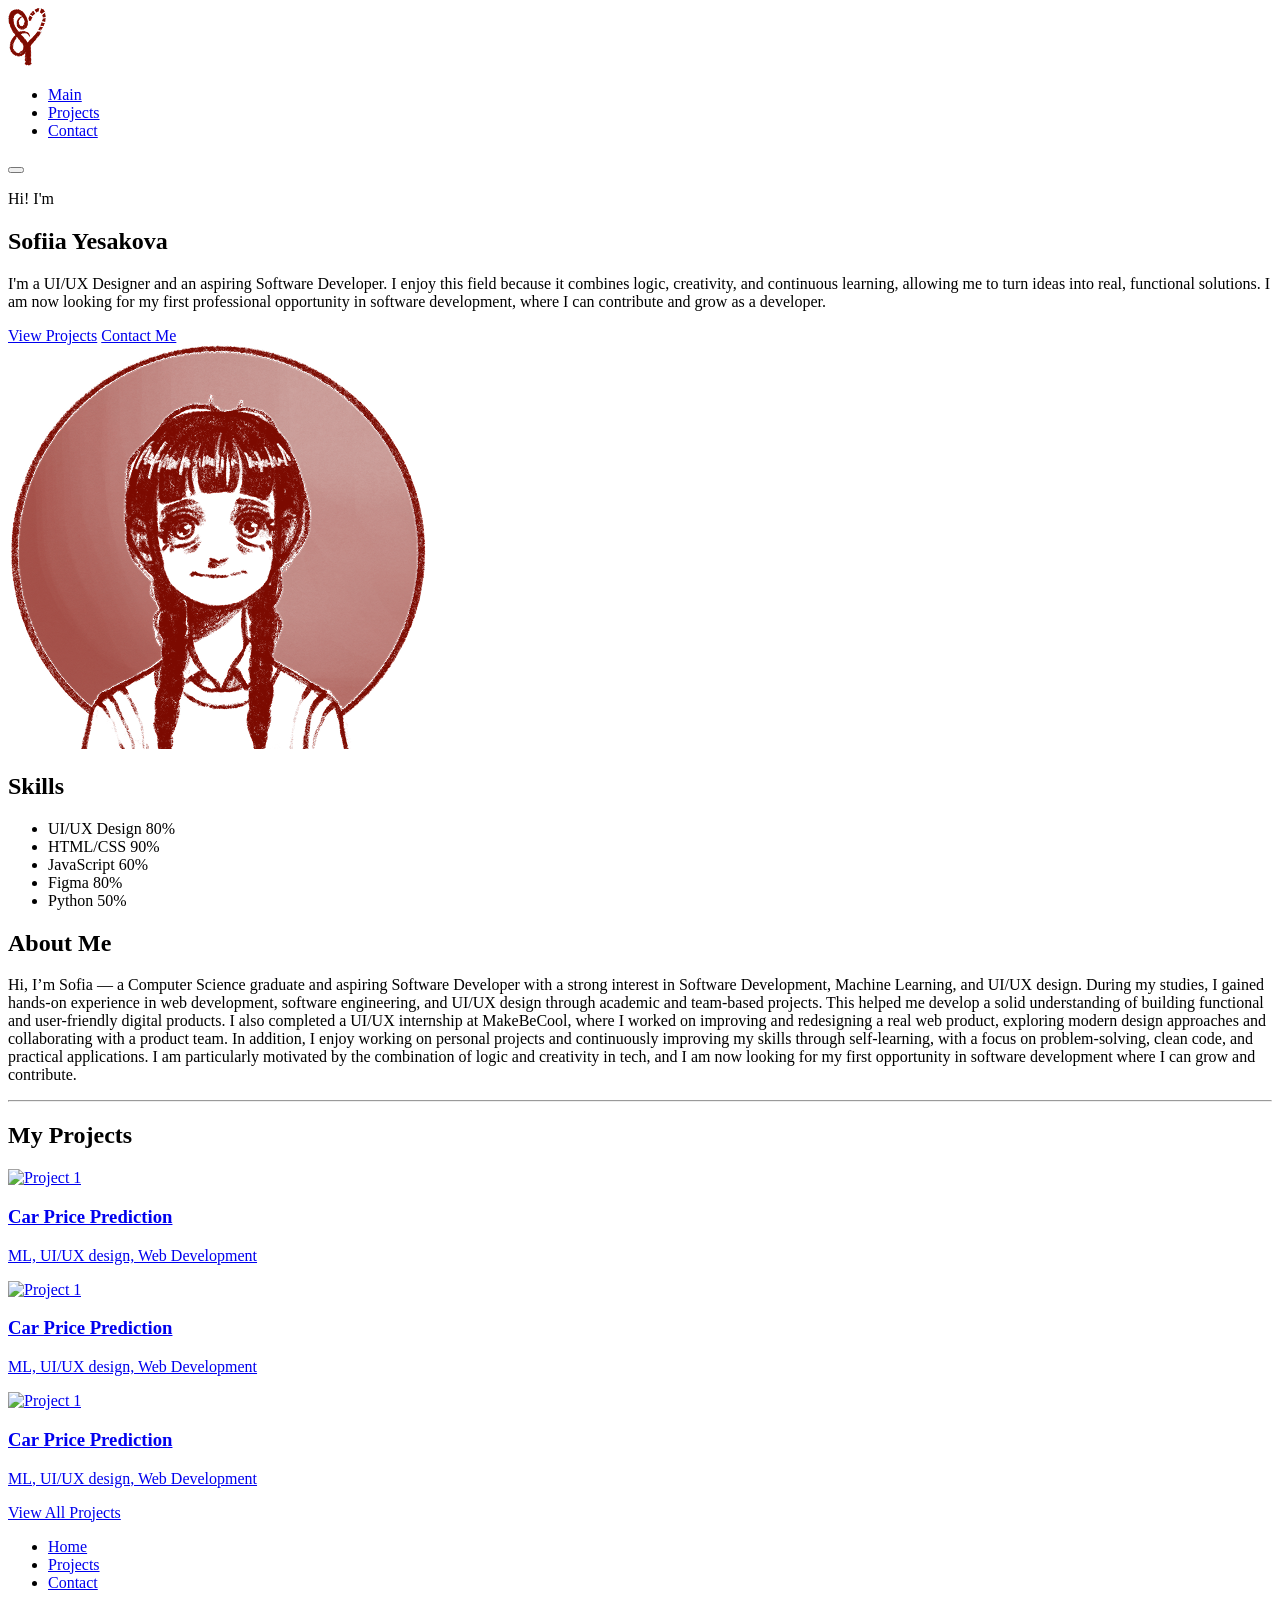
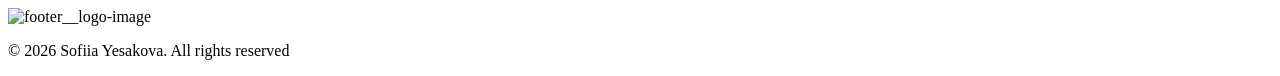
==== index.html @ 028cac23 "Build homepage HTML structure" ====
<!doctype html>
<html lang="en">
  <head>
    <meta charset="UTF-8" />
    <meta name="viewport" content="width=device-width, initial-scale=1.0" />
    <title>Sofiia Yesakova | Software Developer</title>
    <meta
      name="description"
      content="Portfolio of Sofia Yesakova, a Computer Science graduate and aspiring Software Developer."
    />
    <link rel="icon" href="assets/icons/favicon.ico" />
  </head>

  <body>
    <header class="header">
      <div class="container">
        <nav class="header__navigation" aria-label="Main navigation">
          <a href="index.html" class="header__logo">
            <img
              src="assets/images/LOGO.png"
              class="header__logo-image"
              alt="logo"
            />
          </a>

          <ul class="navigation__list">
            <li>
              <a href="index.html"> Main </a>
            </li>
            <li>
              <a href="projects.html"> Projects </a>
            </li>
            <li>
              <a href="contact.html"> Contact </a>
            </li>
          </ul>

          <button
            class="header__theme-toggle"
            aria-label="Toggle dark mode"
          ></button>
        </nav>
      </div>
    </header>

    <main class="main" id="main">
      <section class="hero">
        <div class="container">
          <div class="hero__content">
            <div class="hero__text">
              <p>Hi! I'm</p>
              <h1 class="hero__name">Sofiia Yesakova</h1>
              <p class="hero__description">
                I'm a UI/UX Designer and an aspiring Software Developer. I enjoy
                this field because it combines logic, creativity, and continuous
                learning, allowing me to turn ideas into real, functional
                solutions. I am now looking for my first professional
                opportunity in software development, where I can contribute and
                grow as a developer.
              </p>
              <div class="hero__buttons">
                <a href="projects.html" class="button hero__button"
                  >View Projects</a
                >
                <a
                  href="contact.html"
                  class="button hero__button hero__button--secondary"
                  >Contact Me</a
                >
              </div>
            </div>
            <div class="hero__image">
              <img
                src="assets/images/hero-image.png"
                alt="Portrait of Sofiia Yesakova"
              />
            </div>
          </div>
        </div>
      </section>

      <section class="about" id="about">
        <div class="container">
          <div class="about__content">
            <div class="about__skills">
              <h2 class="about__title">Skills</h2>
              <ul class="skills__list">
                <li class="skill">
                  <div class="skill__header">
                    <span class="skill__name">UI/UX Design</span>
                    <span class="skill__level">80%</span>
                  </div>
                  <div class="skill__progress"></div>
                </li>
                <li class="skill">
                  <div class="skill__header">
                    <span class="skill__name">HTML/CSS</span>
                    <span class="skill__level">90%</span>
                  </div>
                  <div class="skill__progress"></div>
                </li>
                <li class="skill">
                  <div class="skill__header">
                    <span class="skill__name">JavaScript</span>
                    <span class="skill__level">60%</span>
                  </div>
                  <div class="skill__progress"></div>
                </li>
                <li class="skill">
                  <div class="skill__header">
                    <span class="skill__name">Figma</span>
                    <span class="skill__level">80%</span>
                  </div>
                  <div class="skill__progress"></div>
                </li>
                <li class="skill">
                  <div class="skill__header">
                    <span class="skill__name">Python</span>
                    <span class="skill__level">50%</span>
                  </div>
                  <div class="skill__progress"></div>
                </li>
              </ul>
            </div>
            <div class="about__text">
              <h2 class="about__title">About Me</h2>
              <p class="about__description">
                Hi, I’m Sofia — a Computer Science graduate and aspiring
                Software Developer with a strong interest in Software
                Development, Machine Learning, and UI/UX design. During my
                studies, I gained hands-on experience in web development,
                software engineering, and UI/UX design through academic and
                team-based projects. This helped me develop a solid
                understanding of building functional and user-friendly digital
                products. I also completed a UI/UX internship at MakeBeCool,
                where I worked on improving and redesigning a real web product,
                exploring modern design approaches and collaborating with a
                product team. In addition, I enjoy working on personal projects
                and continuously improving my skills through self-learning, with
                a focus on problem-solving, clean code, and practical
                applications. I am particularly motivated by the combination of
                logic and creativity in tech, and I am now looking for my first
                opportunity in software development where I can grow and
                contribute.
              </p>
            </div>
          </div>
        </div>
      </section>

      <hr class="section-divider" />
      <section class="projects" id="projects">
        <div class="container">
          <div class="projects__content">
            <h2 class="projects__title">My Projects</h2>
            <div class="projects__grid">
              <article class="project-card">
                <a class="project-card__link" href="#">
                  <img
                    class="project-card__image"
                    src="#project1"
                    alt="Project 1"
                  />
                  <h3 class="project-card__title">Car Price Prediction</h3>
                  <p class="project-card__description">
                    ML, UI/UX design, Web Development
                  </p>
                </a>
              </article>

              <article class="project-card">
                <a class="project-card__link" href="#"><img
                  class="project-card__image"
                  src="#project1"
                  alt="Project 1"
                />
                <h3 class="project-card__title">Car Price Prediction</h3>
                <p class="project-card__description">
                  ML, UI/UX design, Web Development
                </p></a>
                
              </article>
              <article class="project-card">
                <a class="project-card__link" href="#"><img
                  class="project-card__image"
                  src="#project1"
                  alt="Project 1"
                />
                <h3 class="project-card__title">Car Price Prediction</h3>
                <p class="project-card__description">
                  ML, UI/UX design, Web Development
                </p></a>
                
              </article>
            </div>

            <a href="#projects" class="button projects__button"
              >View All Projects</a
            >
          </div>
        </div>
      </section>
    </main>
    <footer class="footer" id="footer">
      <div class="container">
        <div class="footer__content">
          <ul class="footer__list">
            <li><a href="index.html">Home</a></li>
            <li><a href="projects.html">Projects</a></li>
            <li><a href="contact.html">Contact</a></li>
          </ul>
          <div class="footer__logo">
            <img src="assets/icons/logo.svg" alt="footer__logo-image" />
          </div>
          <p class="footer__copyright">
            © 2026 Sofiia Yesakova. All rights reserved
          </p>
        </div>
      </div>
    </footer>
  </body>
</html>
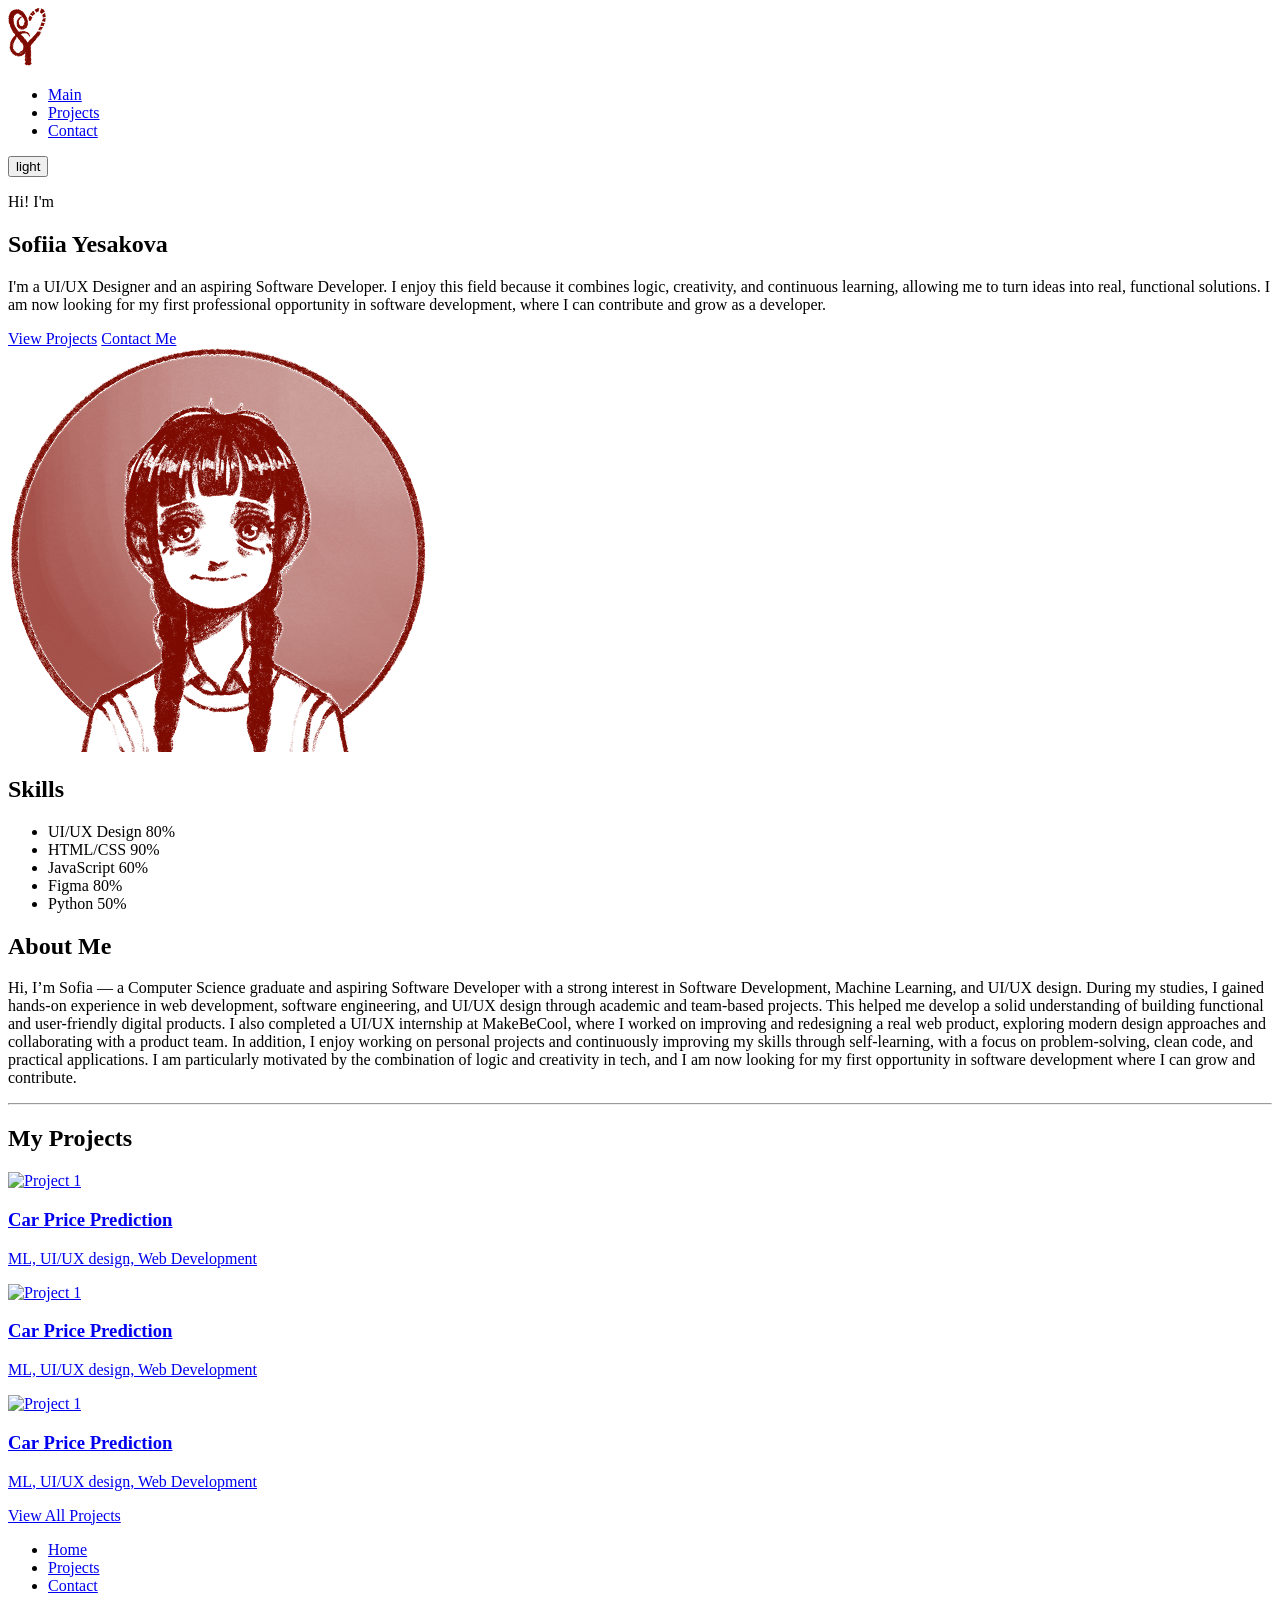
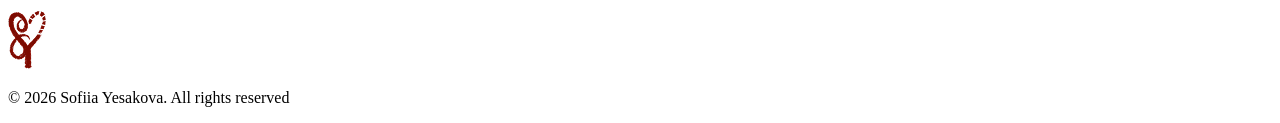
==== commit 35621ec2: "Implement website header" ====
--- a/index.html
+++ b/index.html
@@ -9,6 +9,7 @@
       content="Portfolio of Sofia Yesakova, a Computer Science graduate and aspiring Software Developer."
     />
     <link rel="icon" href="assets/icons/favicon.ico" />
+    <link rel="stylesheet" href="css/style.css" />
   </head>
 
   <body>
@@ -19,26 +20,26 @@
             <img
               src="assets/images/LOGO.png"
               class="header__logo-image"
-              alt="logo"
+              alt="Sofiia Yesakova logo"
             />
           </a>
 
           <ul class="navigation__list">
             <li>
-              <a href="index.html"> Main </a>
+              <a href="index.html" class="navigation__link active"> Main </a>
             </li>
             <li>
-              <a href="projects.html"> Projects </a>
+              <a href="projects.html" class="navigation__link"> Projects </a>
             </li>
             <li>
-              <a href="contact.html"> Contact </a>
+              <a href="contact.html" class="navigation__link"> Contact </a>
             </li>
           </ul>
 
-          <button
-            class="header__theme-toggle"
-            aria-label="Toggle dark mode"
-          ></button>
+          <button class="theme-toggle" aria-label="Toggle dark mode">
+            <span class="theme-toggle__circle"></span>
+            <span class="theme-toggle__text">light</span>
+          </button>
         </nav>
       </div>
     </header>
@@ -90,35 +91,47 @@
                     <span class="skill__name">UI/UX Design</span>
                     <span class="skill__level">80%</span>
                   </div>
-                  <div class="skill__progress"></div>
+                  <div class="skill__bar">
+                    <div class="skill__progress skill__progress--html"></div>
+                  </div>
                 </li>
                 <li class="skill">
                   <div class="skill__header">
                     <span class="skill__name">HTML/CSS</span>
                     <span class="skill__level">90%</span>
                   </div>
-                  <div class="skill__progress"></div>
+                  <div class="skill__bar">
+                    <div class="skill__progress skill__progress--css"></div>
+                  </div>
                 </li>
                 <li class="skill">
                   <div class="skill__header">
                     <span class="skill__name">JavaScript</span>
                     <span class="skill__level">60%</span>
                   </div>
-                  <div class="skill__progress"></div>
+                  <div class="skill__bar">
+                    <div
+                      class="skill__progress skill__progress--javascript"
+                    ></div>
+                  </div>
                 </li>
                 <li class="skill">
                   <div class="skill__header">
                     <span class="skill__name">Figma</span>
                     <span class="skill__level">80%</span>
                   </div>
-                  <div class="skill__progress"></div>
+                  <div class="skill__bar">
+                    <div class="skill__progress skill__progress--figma"></div>
+                  </div>
                 </li>
                 <li class="skill">
                   <div class="skill__header">
                     <span class="skill__name">Python</span>
                     <span class="skill__level">50%</span>
                   </div>
-                  <div class="skill__progress"></div>
+                  <div class="skill__bar">
+                    <div class="skill__progress skill__progress--python"></div>
+                  </div>
                 </li>
               </ul>
             </div>
@@ -169,32 +182,34 @@
               </article>
 
               <article class="project-card">
-                <a class="project-card__link" href="#"><img
-                  class="project-card__image"
-                  src="#project1"
-                  alt="Project 1"
-                />
-                <h3 class="project-card__title">Car Price Prediction</h3>
-                <p class="project-card__description">
-                  ML, UI/UX design, Web Development
-                </p></a>
-                
+                <a class="project-card__link" href="#"
+                  ><img
+                    class="project-card__image"
+                    src="#project1"
+                    alt="Project 1"
+                  />
+                  <h3 class="project-card__title">Car Price Prediction</h3>
+                  <p class="project-card__description">
+                    ML, UI/UX design, Web Development
+                  </p></a
+                >
               </article>
               <article class="project-card">
-                <a class="project-card__link" href="#"><img
-                  class="project-card__image"
-                  src="#project1"
-                  alt="Project 1"
-                />
-                <h3 class="project-card__title">Car Price Prediction</h3>
-                <p class="project-card__description">
-                  ML, UI/UX design, Web Development
-                </p></a>
-                
+                <a class="project-card__link" href="#"
+                  ><img
+                    class="project-card__image"
+                    src="#project1"
+                    alt="Project 1"
+                  />
+                  <h3 class="project-card__title">Car Price Prediction</h3>
+                  <p class="project-card__description">
+                    ML, UI/UX design, Web Development
+                  </p></a
+                >
               </article>
             </div>
 
-            <a href="#projects" class="button projects__button"
+            <a href="projects.html" class="button projects__button"
               >View All Projects</a
             >
           </div>
@@ -210,7 +225,7 @@
             <li><a href="contact.html">Contact</a></li>
           </ul>
           <div class="footer__logo">
-            <img src="assets/icons/logo.svg" alt="footer__logo-image" />
+            <img src="assets/images/LOGO.png" alt="footer__logo-image" />
           </div>
           <p class="footer__copyright">
             © 2026 Sofiia Yesakova. All rights reserved
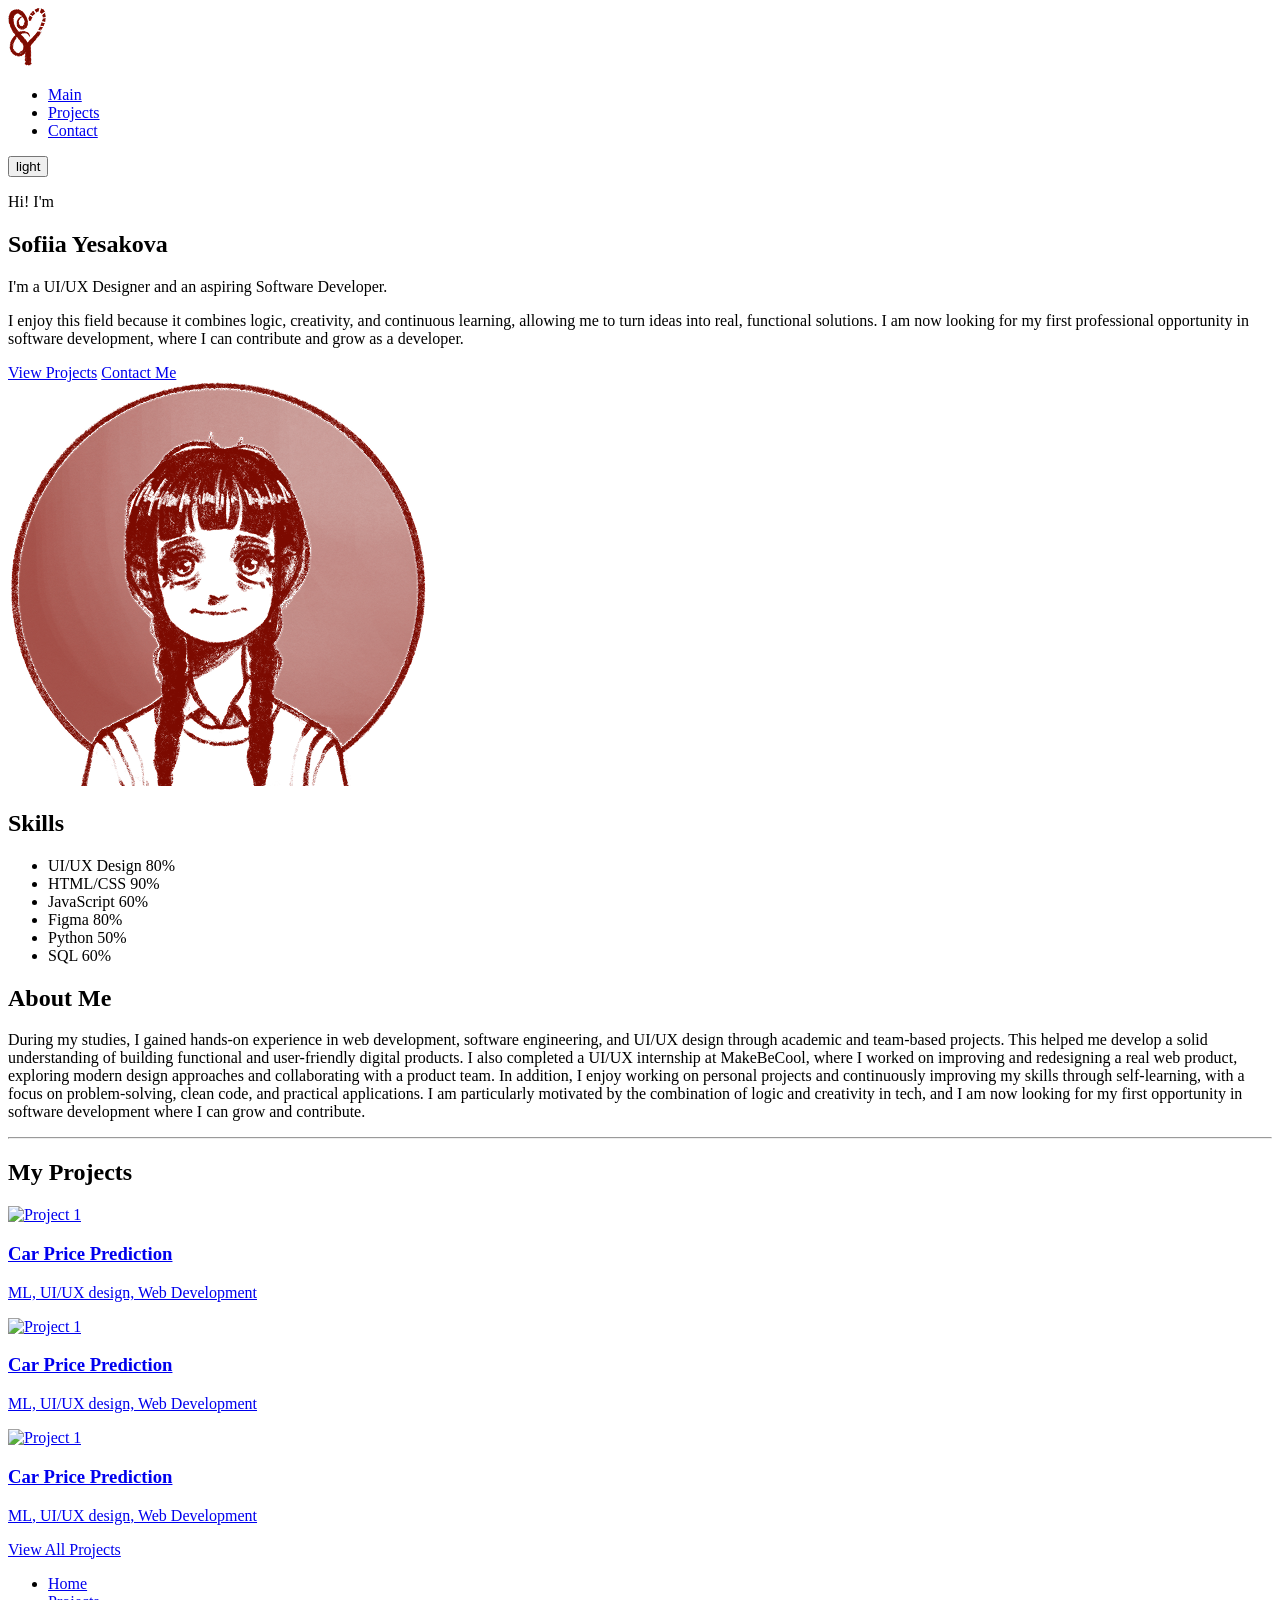
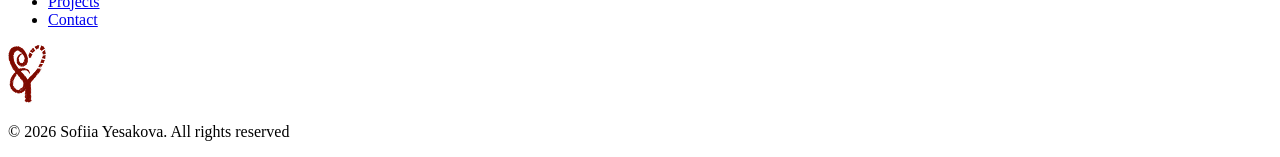
==== commit 41ecaf83: "Implement about section" ====
--- a/index.html
+++ b/index.html
@@ -52,22 +52,18 @@
               <p>Hi! I'm</p>
               <h1 class="hero__name">Sofiia Yesakova</h1>
               <p class="hero__description">
-                I'm a UI/UX Designer and an aspiring Software Developer. I enjoy
-                this field because it combines logic, creativity, and continuous
-                learning, allowing me to turn ideas into real, functional
-                solutions. I am now looking for my first professional
+                I'm a UI/UX Designer and an aspiring Software Developer.
+              </p>
+              <p class="hero__description">
+                I enjoy this field because it combines logic, creativity, and
+                continuous learning, allowing me to turn ideas into real,
+                functional solutions. I am now looking for my first professional
                 opportunity in software development, where I can contribute and
                 grow as a developer.
               </p>
               <div class="hero__buttons">
-                <a href="projects.html" class="button hero__button"
-                  >View Projects</a
-                >
-                <a
-                  href="contact.html"
-                  class="button hero__button hero__button--secondary"
-                  >Contact Me</a
-                >
+                <a href="projects.html" class="button">View Projects</a>
+                <a href="contact.html" class="button--secondary">Contact Me</a>
               </div>
             </div>
             <div class="hero__image">
@@ -84,7 +80,7 @@
         <div class="container">
           <div class="about__content">
             <div class="about__skills">
-              <h2 class="about__title">Skills</h2>
+              <h2 class="skills__title">Skills</h2>
               <ul class="skills__list">
                 <li class="skill">
                   <div class="skill__header">
@@ -92,7 +88,7 @@
                     <span class="skill__level">80%</span>
                   </div>
                   <div class="skill__bar">
-                    <div class="skill__progress skill__progress--html"></div>
+                    <div class="skill__progress skill__progress--ui-ux"></div>
                   </div>
                 </li>
                 <li class="skill">
@@ -133,17 +129,26 @@
                     <div class="skill__progress skill__progress--python"></div>
                   </div>
                 </li>
+                <li class="skill">
+                  <div class="skill__header">
+                    <span class="skill__name">SQL</span>
+                    <span class="skill__level">60%</span>
+                  </div>
+                  <div class="skill__bar">
+                    <div class="skill__progress skill__progress--sql"></div>
+                  </div>
+                </li>
               </ul>
             </div>
             <div class="about__text">
               <h2 class="about__title">About Me</h2>
               <p class="about__description">
-                Hi, I’m Sofia — a Computer Science graduate and aspiring
+                <!-- Hi, I’m Sofia — a Computer Science graduate and aspiring
                 Software Developer with a strong interest in Software
-                Development, Machine Learning, and UI/UX design. During my
-                studies, I gained hands-on experience in web development,
-                software engineering, and UI/UX design through academic and
-                team-based projects. This helped me develop a solid
+                Development, Machine Learning, and UI/UX design.  -->
+                During my studies, I gained hands-on experience in web
+                development, software engineering, and UI/UX design through
+                academic and team-based projects. This helped me develop a solid
                 understanding of building functional and user-friendly digital
                 products. I also completed a UI/UX internship at MakeBeCool,
                 where I worked on improving and redesigning a real web product,
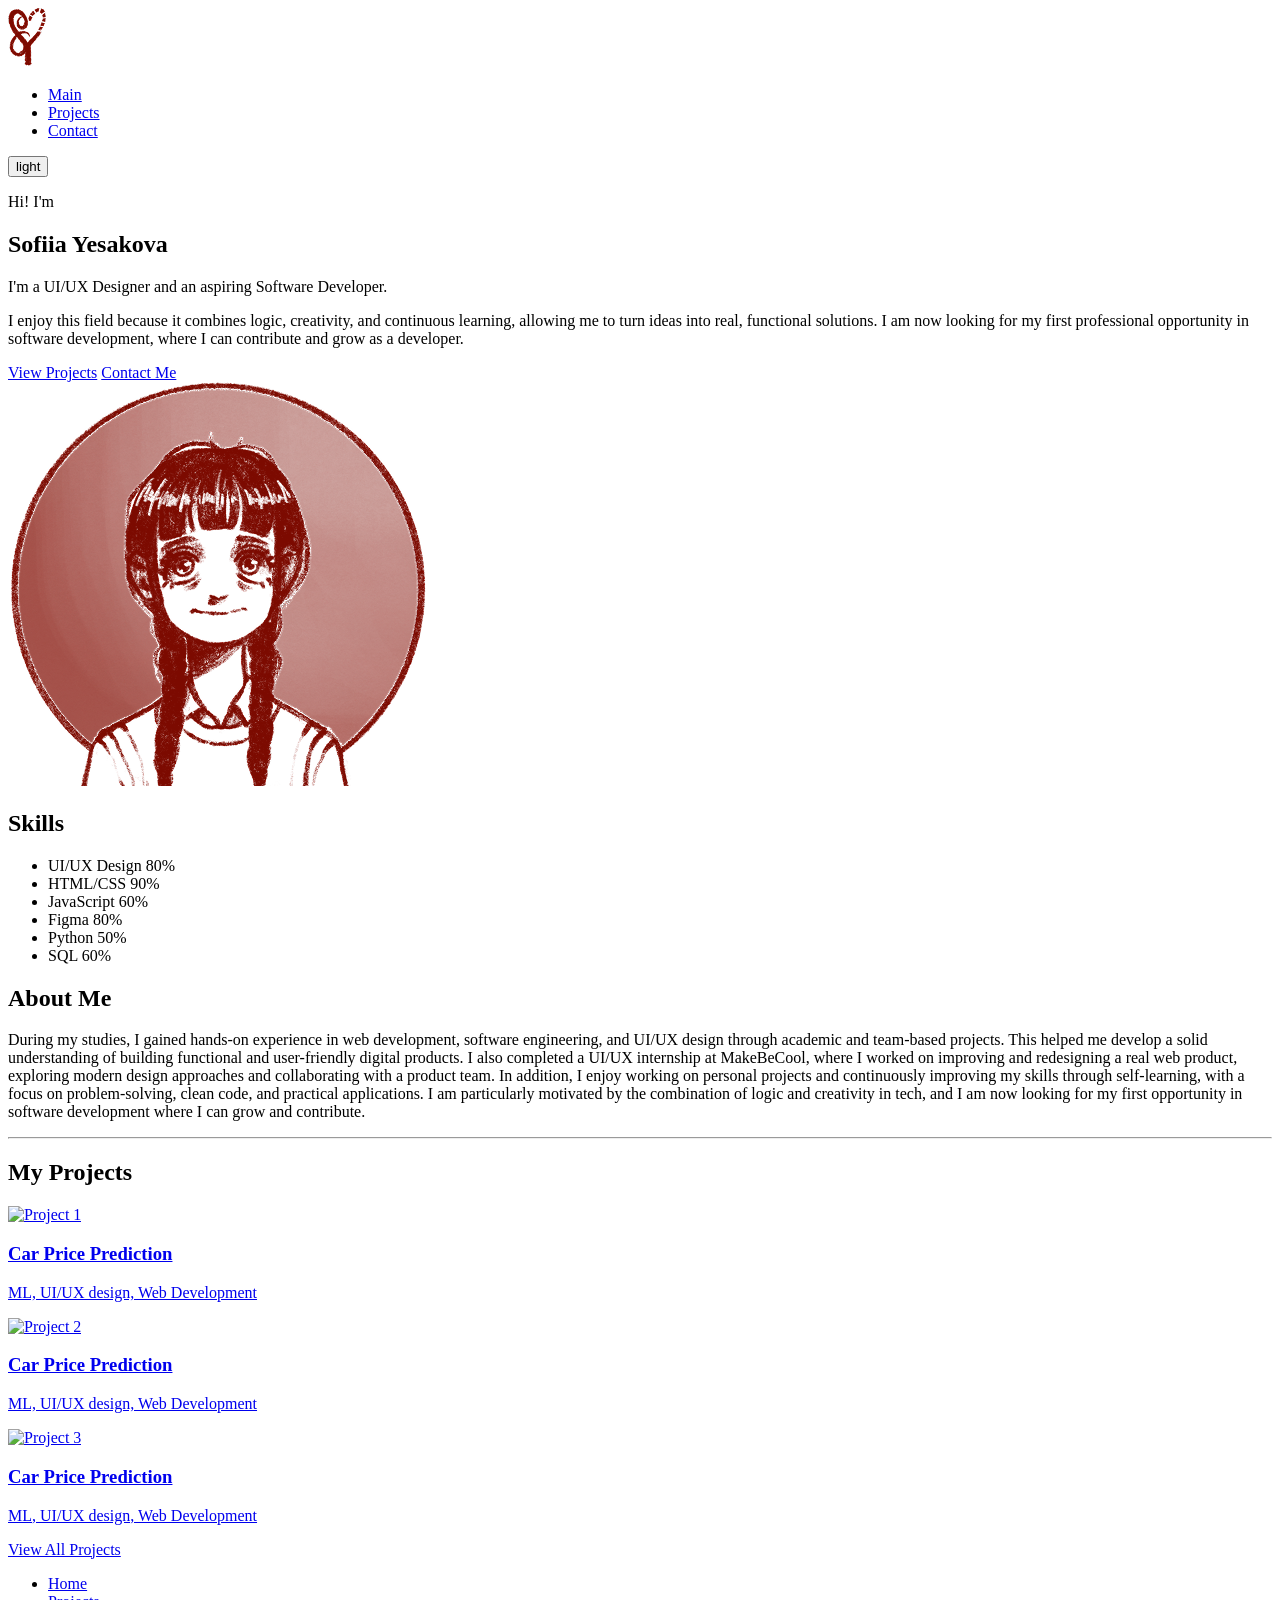
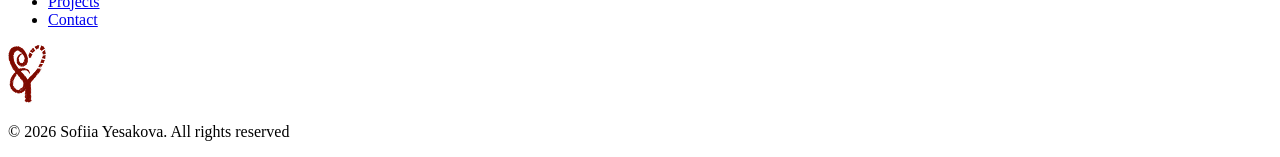
==== commit 145dd549: "Implement projects section" ====
--- a/index.html
+++ b/index.html
@@ -167,6 +167,7 @@
       </section>
 
       <hr class="section-divider" />
+
       <section class="projects" id="projects">
         <div class="container">
           <div class="projects__content">
@@ -176,13 +177,15 @@
                 <a class="project-card__link" href="#">
                   <img
                     class="project-card__image"
-                    src="#project1"
+                    src="assets/images/project1.png"
                     alt="Project 1"
                   />
-                  <h3 class="project-card__title">Car Price Prediction</h3>
-                  <p class="project-card__description">
-                    ML, UI/UX design, Web Development
-                  </p>
+                  <div class="project-card__text">
+                    <h3 class="project-card__title">Car Price Prediction</h3>
+                    <p class="project-card__description">
+                      ML, UI/UX design, Web Development
+                    </p>
+                  </div>
                 </a>
               </article>
 
@@ -190,33 +193,39 @@
                 <a class="project-card__link" href="#"
                   ><img
                     class="project-card__image"
-                    src="#project1"
-                    alt="Project 1"
+                    src="assets/images/project1.png"
+                    alt="Project 2"
                   />
-                  <h3 class="project-card__title">Car Price Prediction</h3>
-                  <p class="project-card__description">
-                    ML, UI/UX design, Web Development
-                  </p></a
-                >
+                  <div class="project-card__text">
+                    <h3 class="project-card__title">Car Price Prediction</h3>
+                    <p class="project-card__description">
+                      ML, UI/UX design, Web Development
+                    </p>
+                  </div>
+                </a>
               </article>
               <article class="project-card">
                 <a class="project-card__link" href="#"
                   ><img
                     class="project-card__image"
-                    src="#project1"
-                    alt="Project 1"
+                    src="assets/images/project1.png"
+                    alt="Project 3"
                   />
-                  <h3 class="project-card__title">Car Price Prediction</h3>
-                  <p class="project-card__description">
-                    ML, UI/UX design, Web Development
-                  </p></a
+                  <div class="project-card__text">
+                    <h3 class="project-card__title">Car Price Prediction</h3>
+                    <p class="project-card__description">
+                      ML, UI/UX design, Web Development
+                    </p>
+                  </div></a
                 >
               </article>
             </div>
 
-            <a href="projects.html" class="button projects__button"
-              >View All Projects</a
-            >
+            <div class="project__button-container">
+              <a href="projects.html" class="button projects__button"
+                >View All Projects</a
+              >
+            </div>
           </div>
         </div>
       </section>
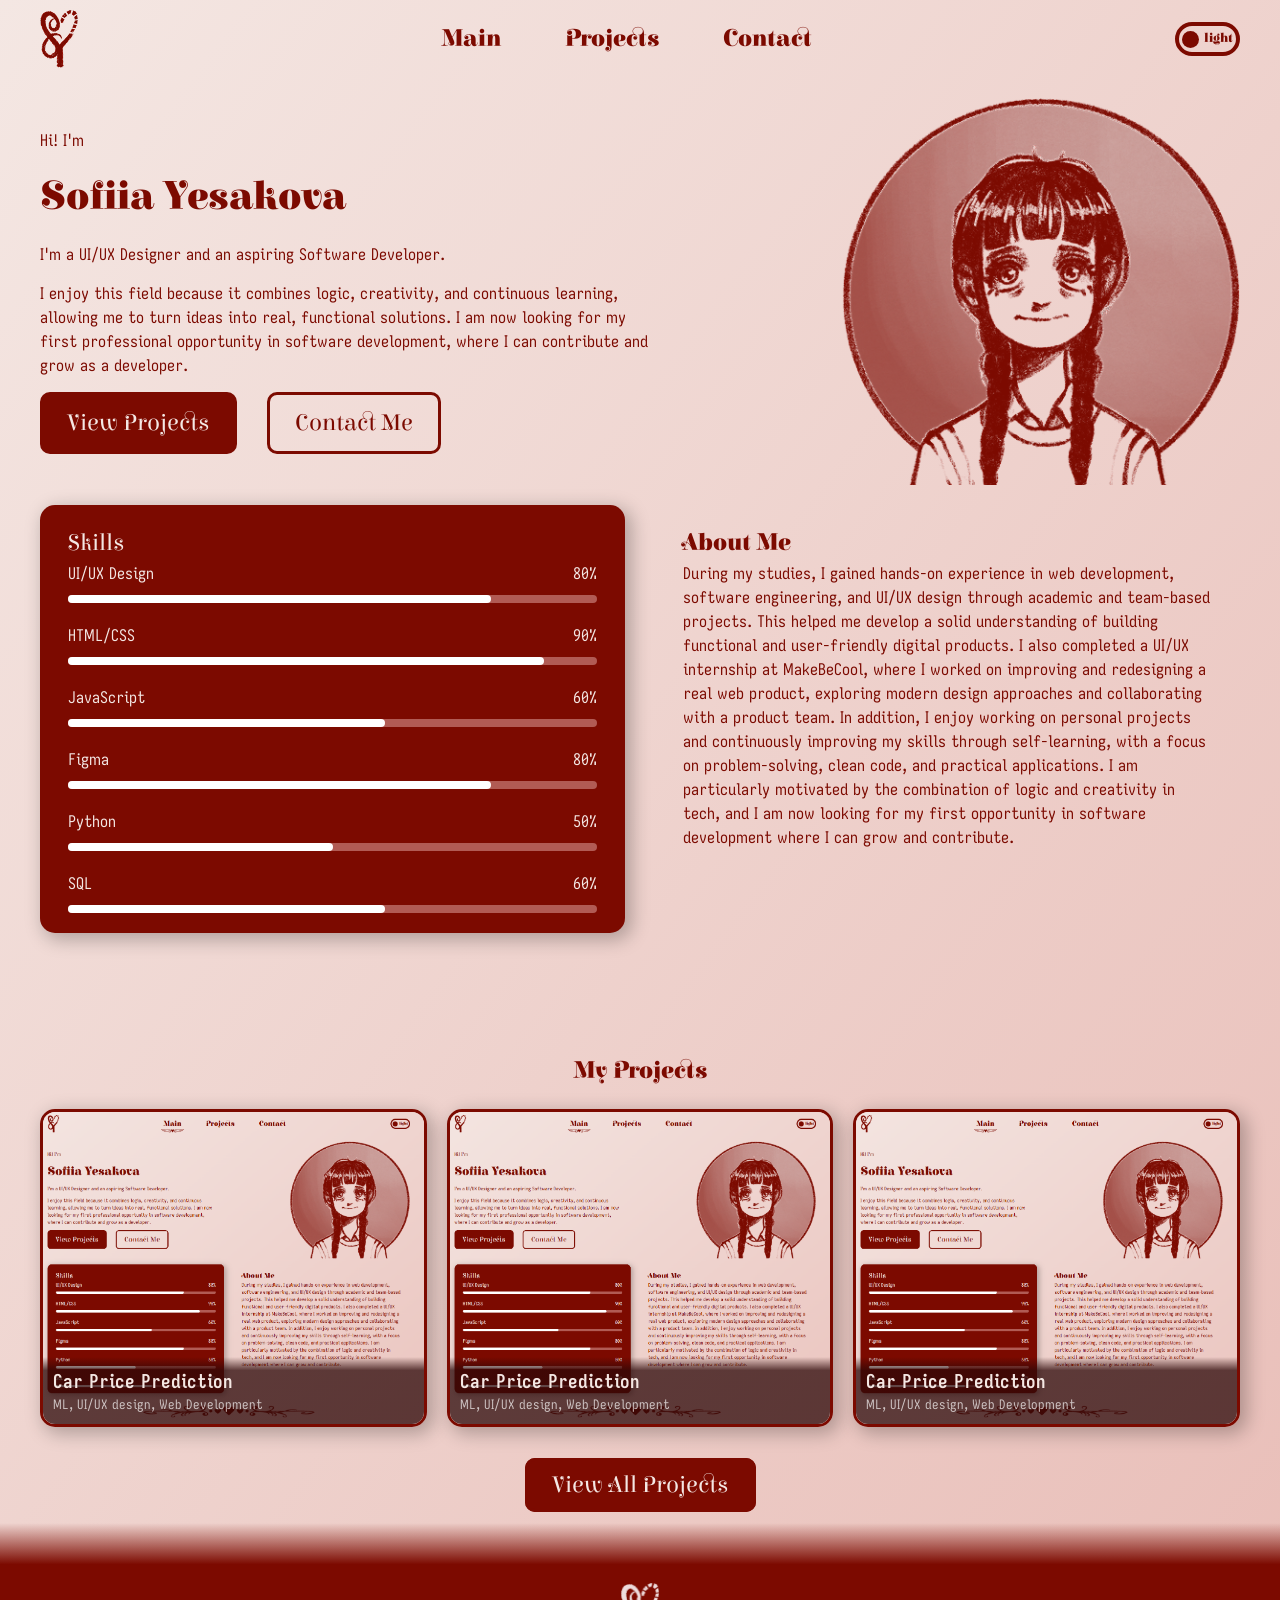
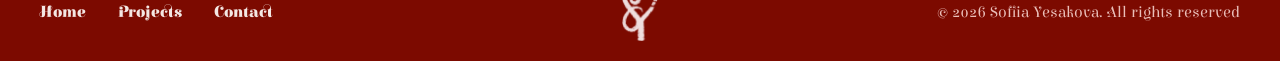
==== commit f93cefdb: "Implement footer" ====
--- a/index.html
+++ b/index.html
@@ -230,6 +230,7 @@
         </div>
       </section>
     </main>
+
     <footer class="footer" id="footer">
       <div class="container">
         <div class="footer__content">
@@ -239,7 +240,10 @@
             <li><a href="contact.html">Contact</a></li>
           </ul>
           <div class="footer__logo">
-            <img src="assets/images/LOGO.png" alt="footer__logo-image" />
+            <img
+              src="assets/images/LOGO--white.PNG"
+              alt="Sofiia Yesakova logo"
+            />
           </div>
           <p class="footer__copyright">
             © 2026 Sofiia Yesakova. All rights reserved
--- a/css/style.css
+++ b/css/style.css
@@ -0,0 +1,6 @@
+@import "reset.css";
+@import "variables.css";
+@import "typography.css";
+@import "components.css";
+@import "responsive.css";
+@import "sections.css";
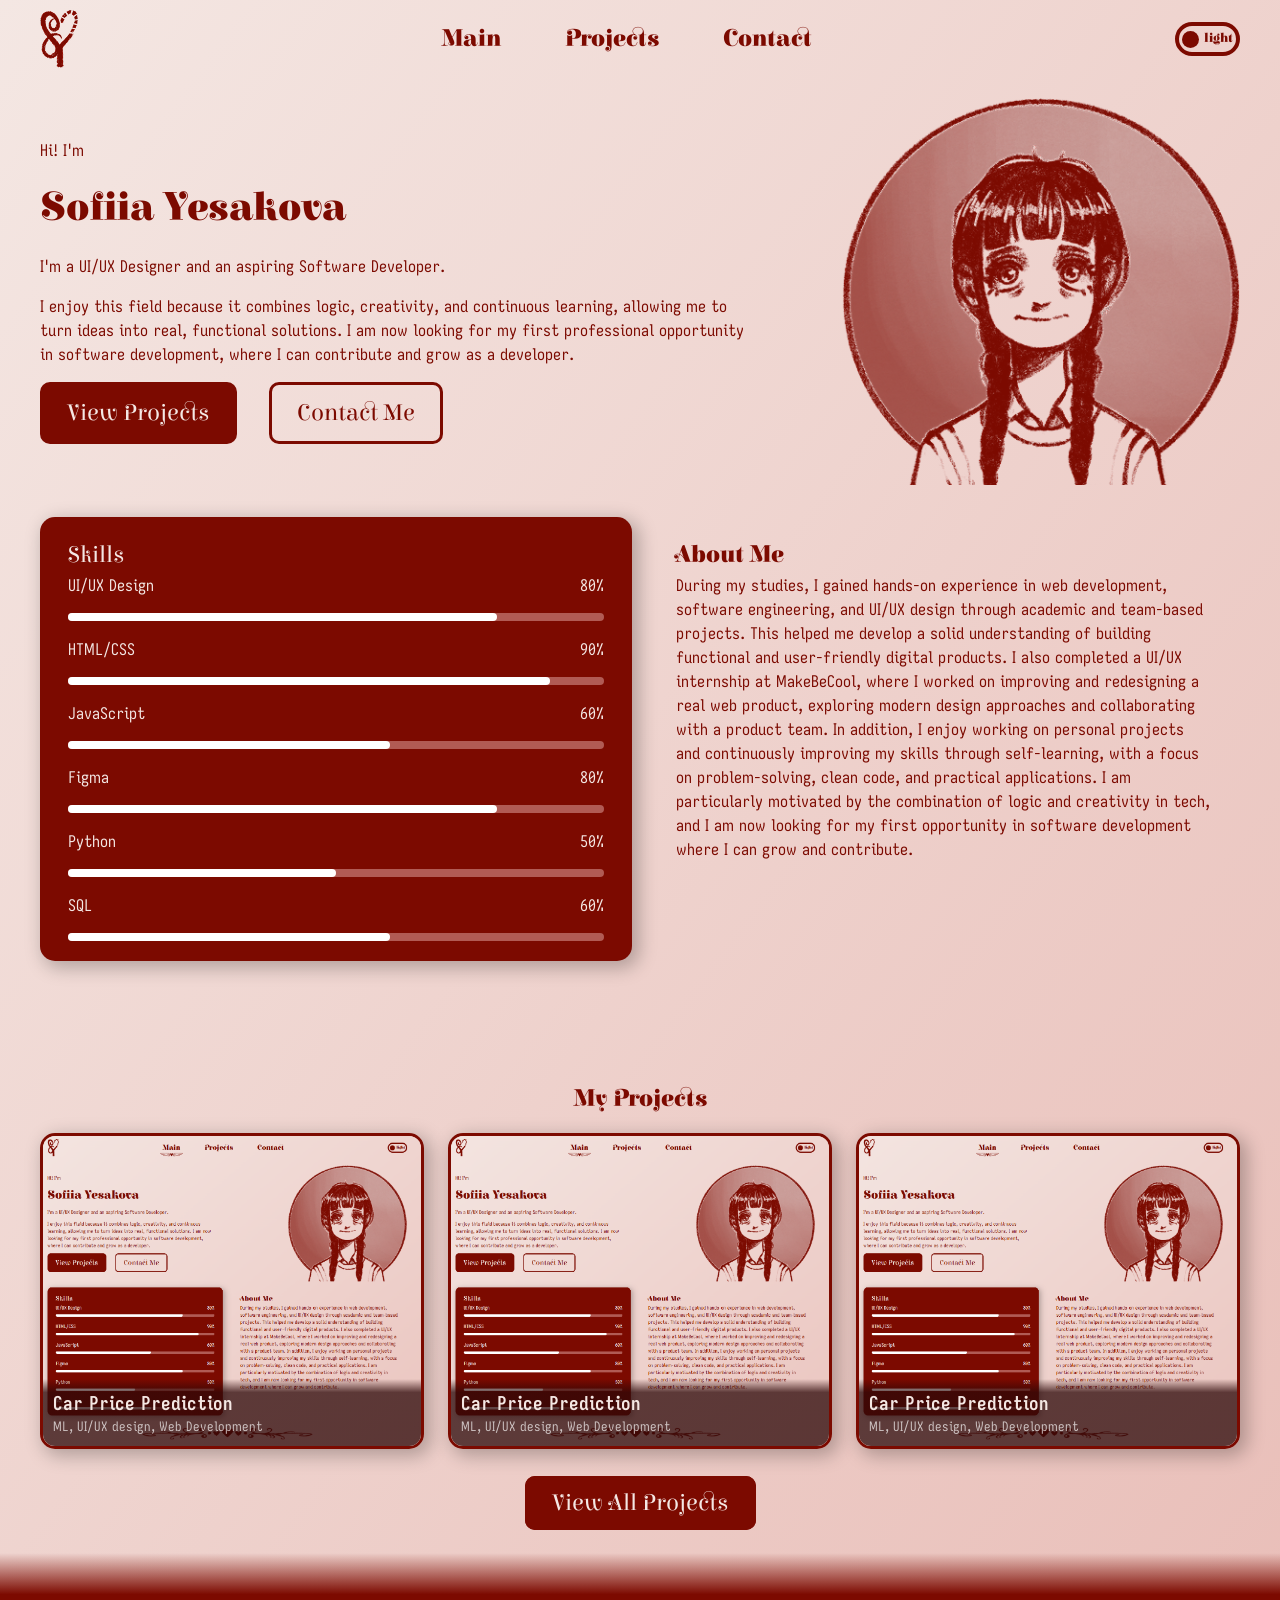
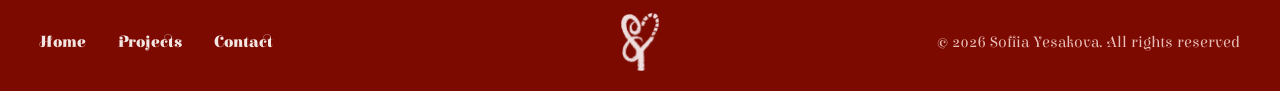
==== commit 1e971fb7: "Complete home page layout and styling" ====
--- a/index.html
+++ b/index.html
@@ -63,7 +63,9 @@
               </p>
               <div class="hero__buttons">
                 <a href="projects.html" class="button">View Projects</a>
-                <a href="contact.html" class="button--secondary">Contact Me</a>
+                <a href="contact.html" class="button button--secondary"
+                  >Contact Me</a
+                >
               </div>
             </div>
             <div class="hero__image">
